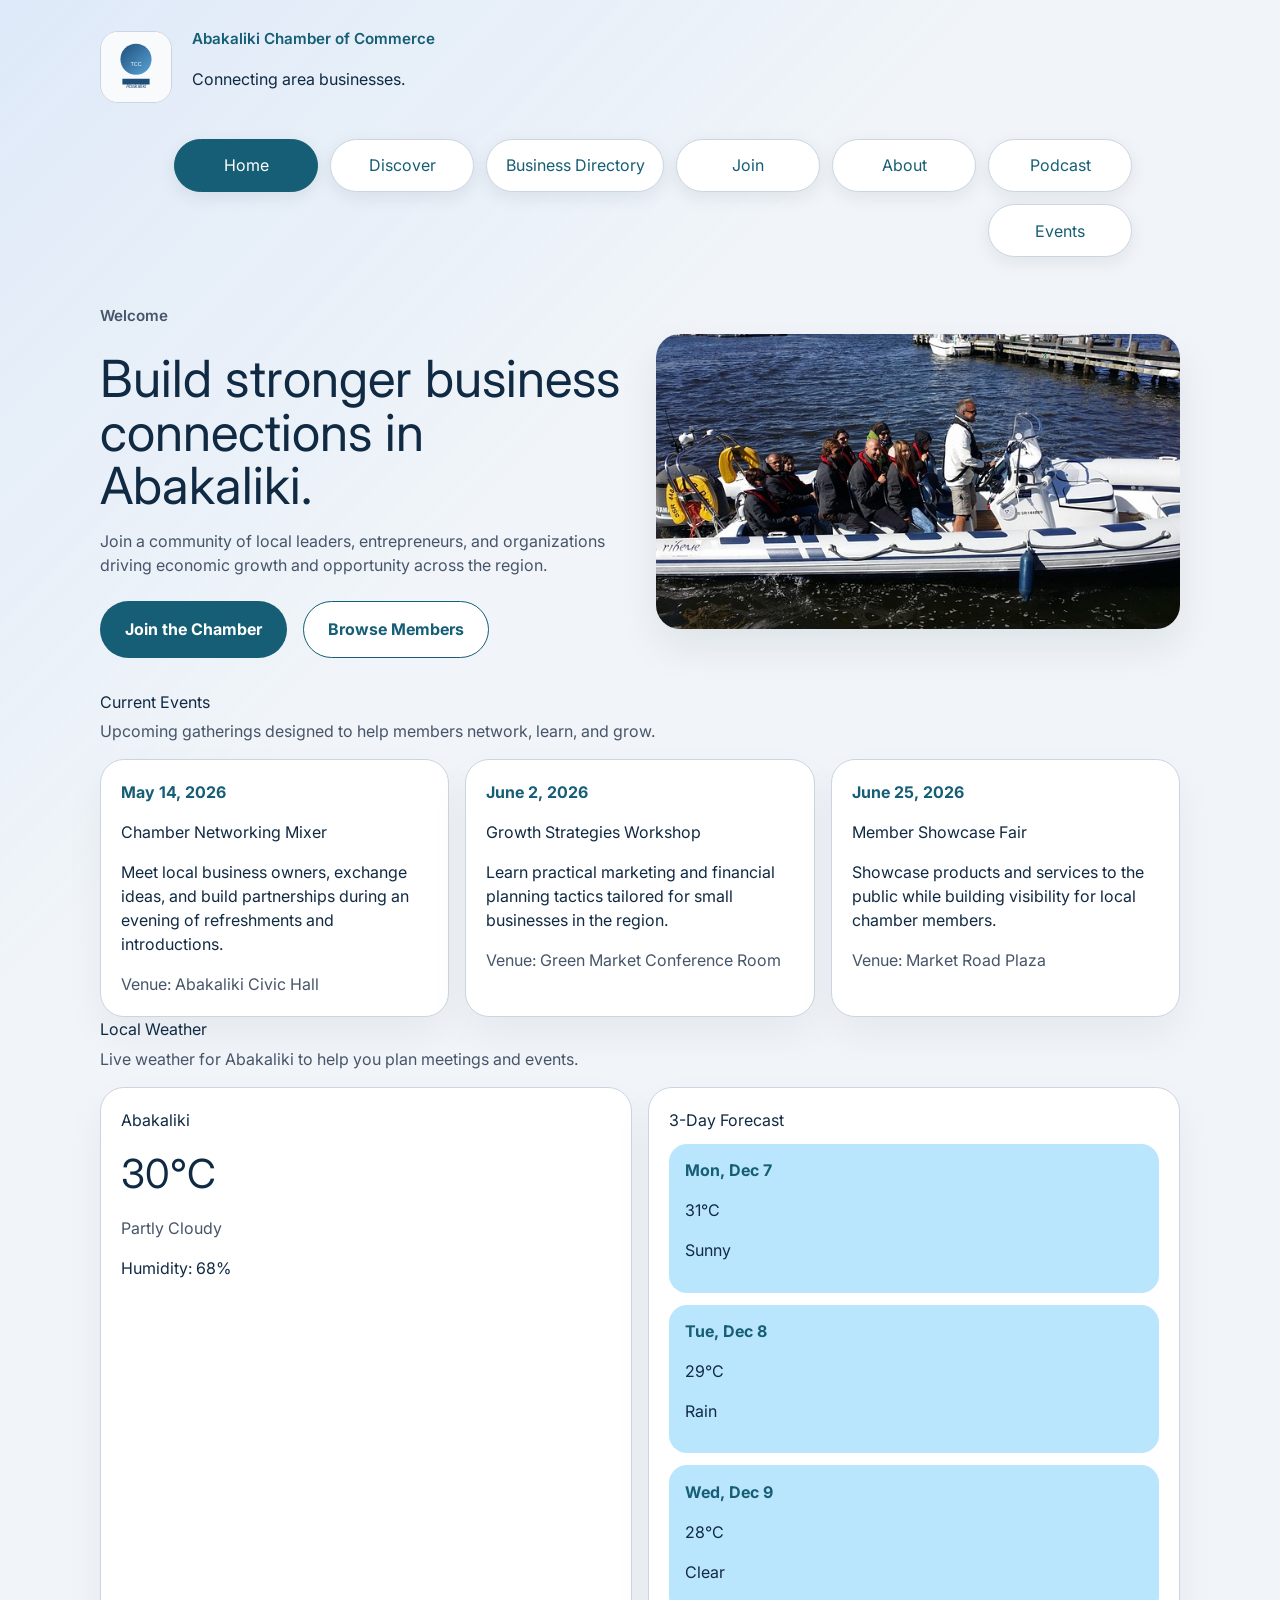
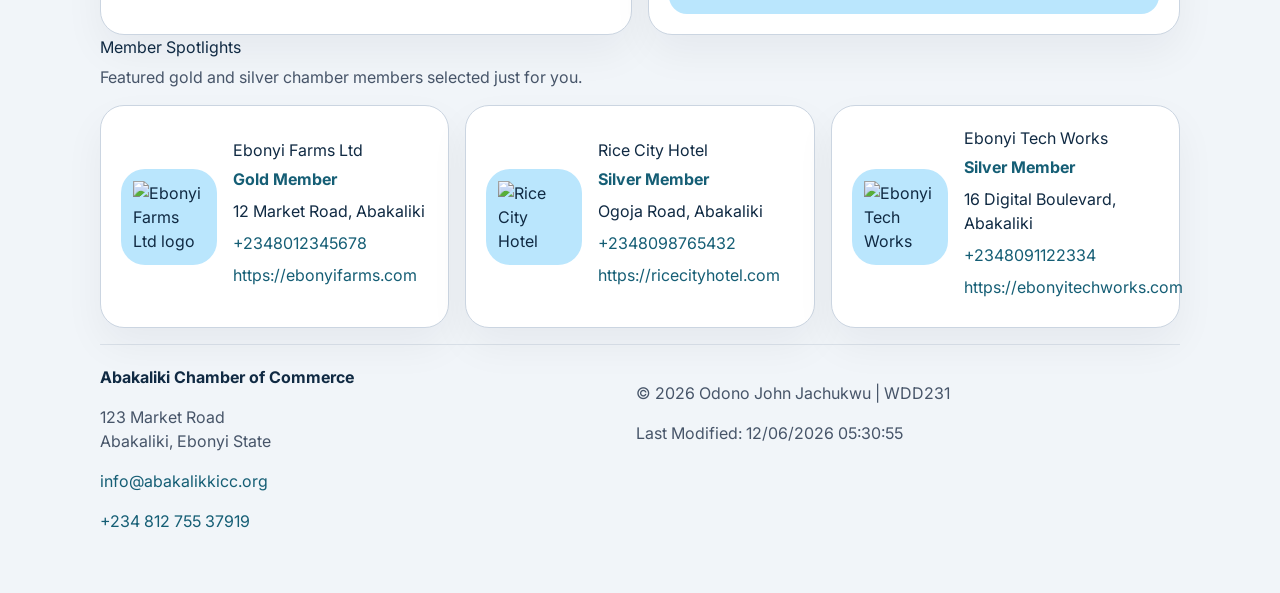
==== chamber/index.html @ fde5f117 "3rd week assignment" ====
<!DOCTYPE html>
<html lang="en">
<head>
<meta charset="UTF-8">
<meta name="viewport" content="width=device-width, initial-scale=1.0">
<title>Abakaliki Chamber of Commerce</title>
<meta name="description" content="Welcome to the Abakaliki Chamber of Commerce. Discover member benefits, local events, weather, and featured businesses.">
<meta name="author" content="Odono John Jachukwu">
<link rel="icon" href="images/favicon.ico">
<link rel="preconnect" href="https://fonts.googleapis.com">
<link rel="preconnect" href="https://fonts.gstatic.com" crossorigin>
<link href="https://fonts.googleapis.com/css2?family=Inter:wght@400;500;600;700&display=swap" rel="stylesheet">
<meta property="og:type" content="website">
<meta property="og:title" content="Abakaliki Chamber of Commerce">
<meta property="og:description" content="Welcome to the Abakaliki Chamber of Commerce. Discover member benefits, local events, weather, and featured businesses.">
<meta property="og:image" content="https://odono62.github.io/wdd231/chamber/images/hero-banner.svg">
<meta property="og:url" content="https://odono62.github.io/wdd231/chamber/index.html">
<link rel="preload" href="images/hero-banner.svg" as="image" fetchpriority="high">
<link rel="stylesheet" href="styles/normalize.css">
<link rel="stylesheet" href="styles/main.css">
<script defer src="scripts/date.js"></script>
<script defer src="scripts/home.js"></script>
</head>
<body>
<header class="page-header">
<div class="brand">
<img src="images/logo.svg" alt="Abakaliki Chamber logo" width="72" height="72" decoding="async" fetchpriority="high">
<div>
<p class="eyebrow">Abakaliki Chamber of Commerce</p>
<p class="brand-title">Connecting area businesses.</p>
</div>
</div>
<button id="menu" aria-controls="primary-navigation" aria-expanded="false">Menu</button>
<nav id="primary-navigation" class="main-nav">
<a href="index.html" class="active">Home</a>
<a href="discover.html">Discover</a>
<a href="directory.html">Business Directory</a>
<a href="join.html">Join</a>
<a href="about.html">About</a>
<a href="podcast.html">Podcast</a>
<a href="events.html">Events</a>
</nav>
</header>
<main>
<section class="hero">
<div class="hero-copy">
<p class="eyebrow">Welcome</p>
<h1>Build stronger business connections in Abakaliki.</h1>
<p>Join a community of local leaders, entrepreneurs, and organizations driving economic growth and opportunity across the region.</p>
<div class="hero-actions">
<a href="join.html" class="button primary">Join the Chamber</a>
<a href="directory.html" class="button secondary">Browse Members</a>
</div>
</div>
<div class="hero-image">
<img src="images/hero-banner.jpg" alt="Illustration of business network and community support">
</div>
</section>
<section class="events">
<div class="section-heading">
<h2>Current Events</h2>
<p>Upcoming gatherings designed to help members network, learn, and grow.</p>
</div>
<div class="event-cards">
<article class="event-card">
<p class="event-date">May 14, 2026</p>
<h3>Chamber Networking Mixer</h3>
<p>Meet local business owners, exchange ideas, and build partnerships during an evening of refreshments and introductions.</p>
<p class="event-location">Venue: Abakaliki Civic Hall</p>
</article>
<article class="event-card">
<p class="event-date">June 2, 2026</p>
<h3>Growth Strategies Workshop</h3>
<p>Learn practical marketing and financial planning tactics tailored for small businesses in the region.</p>
<p class="event-location">Venue: Green Market Conference Room</p>
</article>
<article class="event-card">
<p class="event-date">June 25, 2026</p>
<h3>Member Showcase Fair</h3>
<p>Showcase products and services to the public while building visibility for local chamber members.</p>
<p class="event-location">Venue: Market Road Plaza</p>
</article>
</div>
</section>
<section class="weather">
<div class="section-heading">
<h2>Local Weather</h2>
<p>Live weather for Abakaliki to help you plan meetings and events.</p>
</div>
<div class="weather-grid">
<div id="weatherCurrent" class="weather-card">
<p>Loading weather…</p>
</div>
<div id="weatherForecast" class="weather-forecast">
<p>Loading forecast…</p>
</div>
</div>
</section>
<section class="spotlights">
<div class="section-heading">
<h2>Member Spotlights</h2>
<p>Featured gold and silver chamber members selected just for you.</p>
</div>
<div id="spotlights" class="spotlight-cards" aria-live="polite">
<p>Loading spotlights…</p>
</div>
</section>
</main>
<footer>
<div class="footer-contact">
<p class="footer-brand">Abakaliki Chamber of Commerce</p>
<p>123 Market Road<br>Abakaliki, Ebonyi State</p>
<p><a href="mailto:info@abakalikkicc.org">info@abakalikkicc.org</a></p>
<p><a href="tel:+23481275537919">+234 812 755 37919</a></p>
</div>
<div class="footer-meta">
<p>© <span id="year"></span> Odono John Jachukwu | WDD231</p>
<p>Last Modified: <span id="lastModified"></span></p>
</div>
</footer>
</body>
</html>
---- chamber/styles/main.css ----
:root {
    color-scheme: light;
    font-family: Inter, system-ui, -apple-system, BlinkMacSystemFont, "Segoe UI", sans-serif;
    font-size: 16px;
    line-height: 1.5;
    color: #102a43;
    background: #f1f5f9;
    --brand-900: #102a43;
    --brand-700: #155e75;
    --brand-500: #2b6cb0;
    --brand-200: #bae6fd;
    --surface: #ffffff;
    --muted: #475569;
    --border: #cbd5e1;
}

* {
    box-sizing: border-box;
}

html {
    scroll-behavior: smooth;
}

body {
    margin: 0;
    min-height: 100vh;
    background: linear-gradient(135deg, rgba(59, 130, 246, 0.10), transparent 30%), #f1f5f9;
}

img {
    max-width: 100%;
    display: block;
}

a {
    color: var(--brand-700);
    text-decoration: none;
}

a:hover,
a:focus {
    text-decoration: underline;
}

button {
    font: inherit;
    border: 1px solid transparent;
    border-radius: 999px;
    background: var(--surface);
    color: var(--brand-900);
    cursor: pointer;
    padding: 0.85rem 1.25rem;
    transition: background 0.2s ease, transform 0.2s ease, border-color 0.2s ease;
}

button:hover,
button:focus {
    background: var(--brand-200);
}

button.active {
    background: var(--brand-700);
    color: #fff;
    border-color: transparent;
}

.page-header,
.footer-contact,
.footer-meta,
.intro,
.view-buttons,
.members {
    width: min(1080px, calc(100% - 2rem));
    margin-left: auto;
    margin-right: auto;
}

.page-header {
    padding: 1.25rem 0 0.75rem;
}

.brand {
    display: flex;
    align-items: center;
    gap: 1rem;
}

.brand img {
    width: 72px;
    height: 72px;
    border-radius: 18px;
    background: #fff;
    border: 1px solid var(--border);
}

.eyebrow {
    margin: 0 0 0.25rem;
    color: var(--brand-700);
    font-size: 0.95rem;
    font-weight: 600;
}

.page-header h1 {
    margin: 0;
    font-size: clamp(1.75rem, 4vw, 2.4rem);
    letter-spacing: -0.03em;
}

#menu {
    display: inline-flex;
    align-items: center;
    justify-content: center;
    gap: 0.5rem;
    width: 100%;
    max-width: 180px;
    margin: 1rem 0;
    border-color: var(--border);
    background: var(--surface);
}

#primary-navigation {
    display: none;
    flex-direction: column;
    gap: 0.75rem;
    margin-bottom: 1rem;
    padding: 0;
    list-style: none;
}

#primary-navigation.open {
    display: flex;
}

#primary-navigation a {
    display: inline-flex;
    align-items: center;
    justify-content: center;
    padding: 0.85rem 1rem;
    min-width: 9rem;
    background: var(--surface);
    border: 1px solid var(--border);
    border-radius: 999px;
    box-shadow: 0 4px 10px rgba(15, 23, 42, 0.04);
    transition: background 0.2s ease, color 0.2s ease, transform 0.2s ease;
}

#primary-navigation a:hover,
#primary-navigation a:focus {
    background: rgba(59, 130, 246, 0.1);
    transform: translateY(-1px);
}

#primary-navigation a.active {
    background: var(--brand-700);
    color: #fff;
    border-color: var(--brand-700);
}

.members.list {
    display: block;
}

.members.list .member-card {
    display: grid;
    grid-template-columns: 1fr;
}

.intro {
    padding: 0.5rem 0 0.5rem;
}

.intro h2 {
    margin-top: 0;
    margin-bottom: 0.5rem;
    font-size: clamp(1.75rem, 4vw, 2.25rem);
}

.intro p {
    margin: 0;
    color: var(--muted);
}

.view-buttons {
    display: flex;
    flex-wrap: wrap;
    justify-content: center;
    gap: 0.75rem;
    padding: 1rem 0;
}

.members {
    display: grid;
    gap: 1rem;
    margin-bottom: 2rem;
}

.member-card {
    background: var(--surface);
    border: 1px solid var(--border);
    border-radius: 24px;
    overflow: hidden;
    box-shadow: 0 18px 40px rgba(15, 23, 42, 0.06);
    display: grid;
    grid-template-columns: 1fr;
    gap: 1rem;
    content-visibility: auto;
    contain-intrinsic-size: 0 280px;
}

.member-copy {
    padding: 1.25rem;
}

.member-headline {
    display: flex;
    align-items: flex-start;
    justify-content: space-between;
    gap: 1rem;
    margin-bottom: 0.75rem;
}

.member-headline h3 {
    margin: 0;
    font-size: 1.25rem;
}

.member-level {
    display: inline-flex;
    align-items: center;
    padding: 0.45rem 0.8rem;
    border-radius: 999px;
    font-size: 0.85rem;
    font-weight: 700;
    background: #e0f2fe;
    color: var(--brand-700);
    white-space: nowrap;
}

.member-description {
    margin: 0 0 0.9rem;
    color: var(--muted);
}

.member-copy p {
    margin: 0 0 0.65rem;
}

.member-copy a {
    color: var(--brand-700);
    word-break: break-all;
}

.footer-contact,
.footer-meta {
    padding: 1.25rem 0;
    color: var(--muted);
}

.footer-brand {
    margin: 0 0 0.65rem;
    font-weight: 700;
    color: var(--brand-900);
}

footer {
    border-top: 1px solid rgba(148, 163, 184, 0.25);
    margin-top: 1rem;
    padding-bottom: 1.5rem;
}

footer a {
    color: var(--brand-700);
}

.hero {
    display: grid;
    gap: 1.5rem;
    align-items: center;
    padding: 2rem 0;
}

.hero-copy {
    max-width: 36rem;
}

.hero-copy h1 {
    margin: 0 0 1rem;
    font-size: clamp(2rem, 4vw, 3.5rem);
    line-height: 1.05;
}

.hero-copy p {
    color: var(--muted);
    margin: 0 0 1.5rem;
}

.hero-actions {
    display: flex;
    flex-wrap: wrap;
    gap: 1rem;
}

.button {
    display: inline-flex;
    align-items: center;
    justify-content: center;
    padding: 0.95rem 1.5rem;
    border-radius: 999px;
    font-weight: 700;
    border: 1px solid transparent;
    text-decoration: none;
}

.button.primary {
    background: var(--brand-700);
    color: #fff;
}

.button.secondary {
    background: var(--surface);
    border-color: var(--brand-700);
    color: var(--brand-700);
}

.hero-image img {
    width: 100%;
    display: block;
    border-radius: 24px;
    box-shadow: 0 18px 40px rgba(15, 23, 42, 0.08);
}

.section-heading {
    margin-bottom: 1rem;
}

.section-heading h2 {
    margin: 0 0 0.35rem;
}

.section-heading p {
    margin: 0;
    color: var(--muted);
}

.event-cards,
.weather-grid,
.spotlight-cards {
    display: grid;
    gap: 1rem;
}

.event-card,
.weather-card,
.weather-forecast,
.spotlight-card {
    background: var(--surface);
    border: 1px solid var(--border);
    border-radius: 24px;
    padding: 1.25rem;
    box-shadow: 0 18px 40px rgba(15, 23, 42, 0.05);
}

.event-date {
    margin: 0 0 0.65rem;
    color: var(--brand-700);
    font-weight: 700;
}

.event-location {
    margin: 1rem 0 0;
    color: var(--muted);
}

.weather-card-inner h3,
.weather-forecast h3 {
    margin: 0 0 0.75rem;
}

.weather-temp {
    margin: 0.25rem 0 0.75rem;
    font-size: 2.5rem;
    color: var(--brand-900);
}

.weather-desc {
    margin: 0;
    color: var(--muted);
    text-transform: capitalize;
}

.forecast-list {
    display: grid;
    gap: 0.75rem;
}

.forecast-day {
    background: var(--brand-200);
    border-radius: 18px;
    padding: 0.9rem 1rem;
}

.forecast-date {
    margin: 0 0 0.45rem;
    color: var(--brand-700);
    font-weight: 700;
}

.spotlight-card {
    display: grid;
    grid-template-columns: 96px 1fr;
    gap: 1rem;
    align-items: center;
}

.spotlight-logo {
    width: 96px;
    height: 96px;
    display: grid;
    place-items: center;
    border-radius: 24px;
    background: var(--brand-200);
}

.spotlight-logo img {
    width: 72px;
    height: 72px;
    object-fit: contain;
}

.spotlight-copy h3 {
    margin: 0 0 0.35rem;
}

.spotlight-level {
    margin: 0 0 0.75rem;
    color: var(--brand-700);
    font-weight: 700;
}

.spotlight-copy p {
    margin: 0 0 0.5rem;
}

.spotlight-copy a {
    color: var(--brand-700);
}

main,
footer {
    width: min(1080px, calc(100% - 2rem));
    margin-left: auto;
    margin-right: auto;
}

@media (min-width: 720px) {
    .page-header {
        display: grid;
        align-items: center;
        justify-content: space-between;
        gap: 2rem;
        padding: 1.75rem 0 1rem;
    }

    .brand {
        gap: 1.25rem;
    }

    #menu {
        display: none;
    }

    #primary-navigation {
        display: flex;
        flex-direction: row;
        flex-wrap: wrap;
        justify-content: flex-end;
        gap: 0.75rem;
        align-items: center;
        margin-bottom: 0;
    }

    #primary-navigation a {
        padding: 0.85rem 1.15rem;
        border-radius: 999px;
        box-shadow: 0 5px 18px rgba(15, 23, 42, 0.08);
        transition: background 0.2s ease, transform 0.2s ease;
    }

    #primary-navigation a:hover,
    #primary-navigation a:focus {
        background: rgba(59, 130, 246, 0.14);
        transform: translateY(-1px);
    }

    .hero {
        grid-template-columns: 1fr minmax(300px, 1fr);
        align-items: center;
        gap: 2rem;
    }

    .event-cards {
        grid-template-columns: repeat(3, minmax(220px, 1fr));
    }

    .weather-grid {
        grid-template-columns: repeat(2, minmax(250px, 1fr));
    }

    .spotlight-cards {
        grid-template-columns: repeat(3, minmax(260px, 1fr));
    }

    .member-card {
        grid-template-columns: 300px 1fr;
    }

    .footer-contact,
    .footer-meta {
        display: inline-block;
        vertical-align: top;
        width: calc(50% - 0.5rem);
    }
}

@media (min-width: 900px) {
    .members.grid {
        grid-template-columns: repeat(auto-fit, minmax(280px, 1fr));
    }

    .page-header,
    .main-nav,
    .intro,
    .view-buttons,
    .members,
    footer {
        width: min(1080px, calc(100% - 3rem));
    }
}

@media (max-width: 719px) {
    #primary-navigation {
        flex-direction: column;
    }

    #primary-navigation.open {
        display: flex;
    }
}
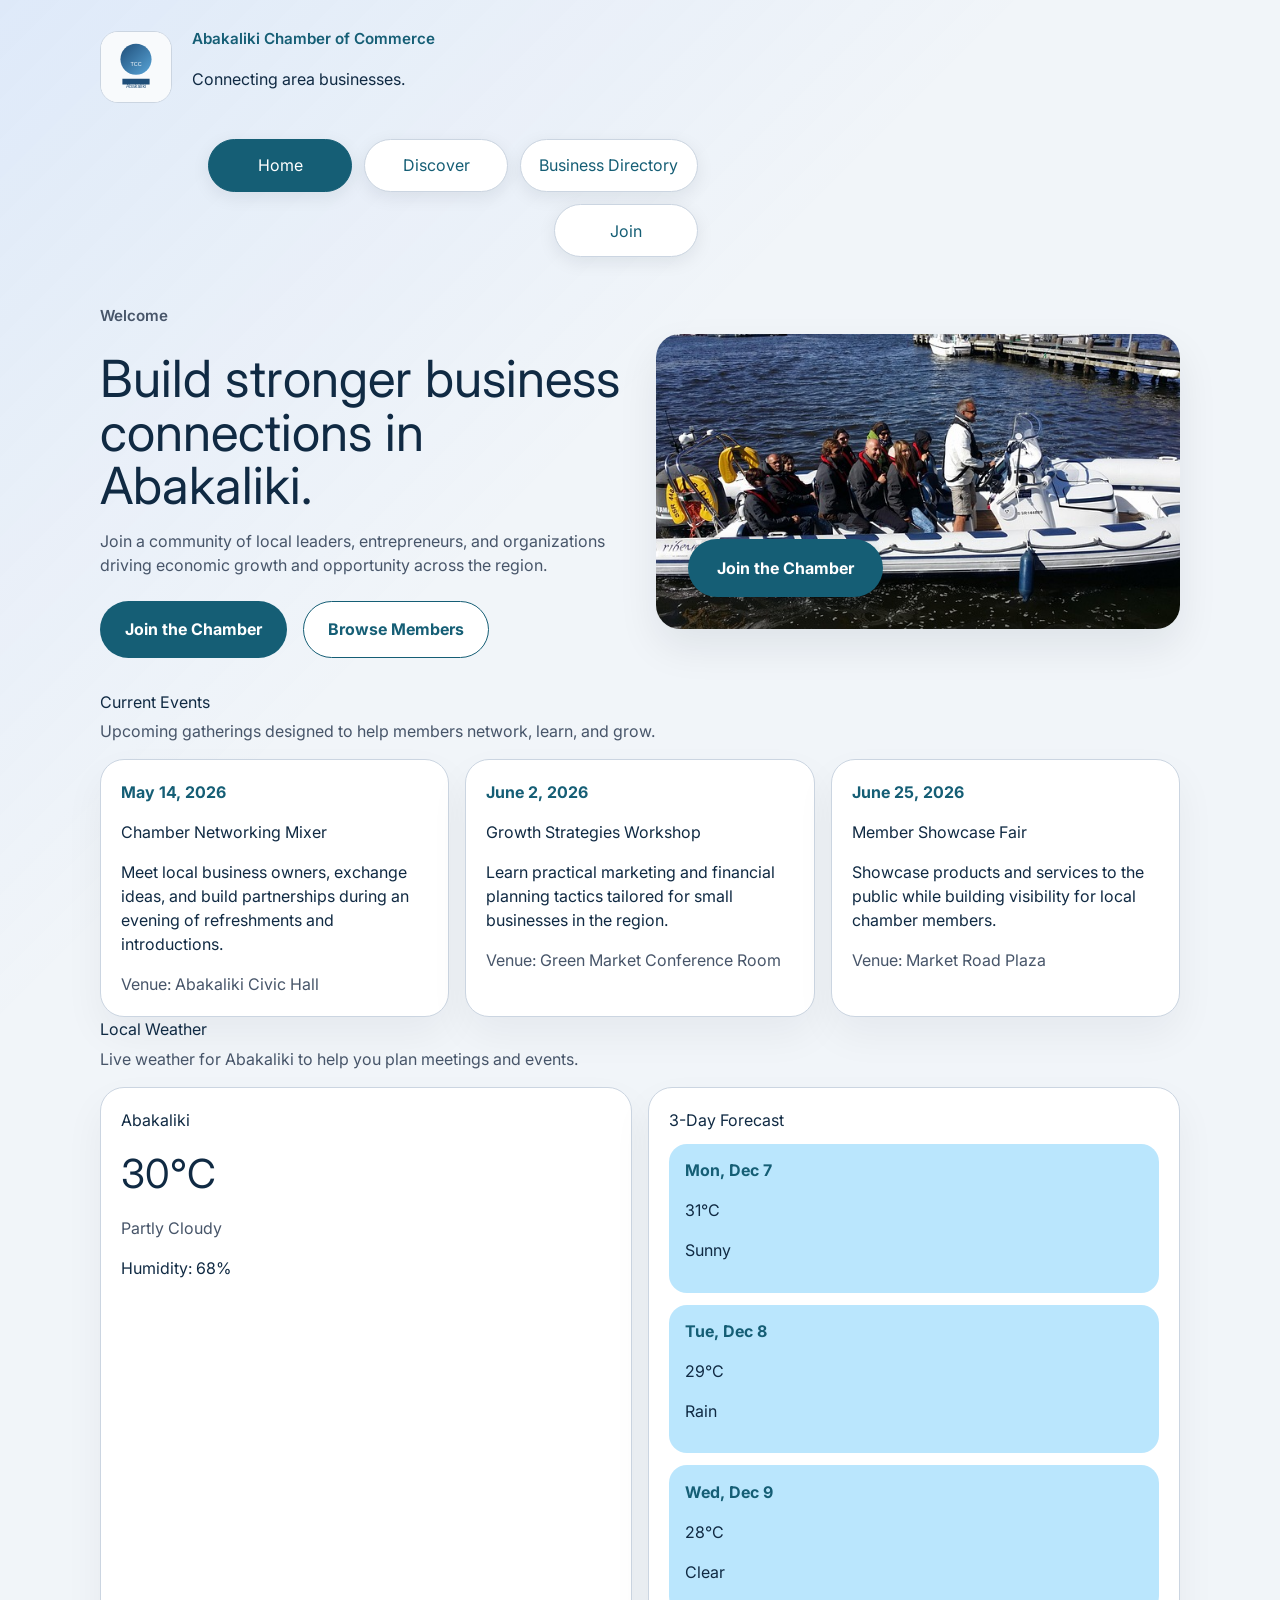
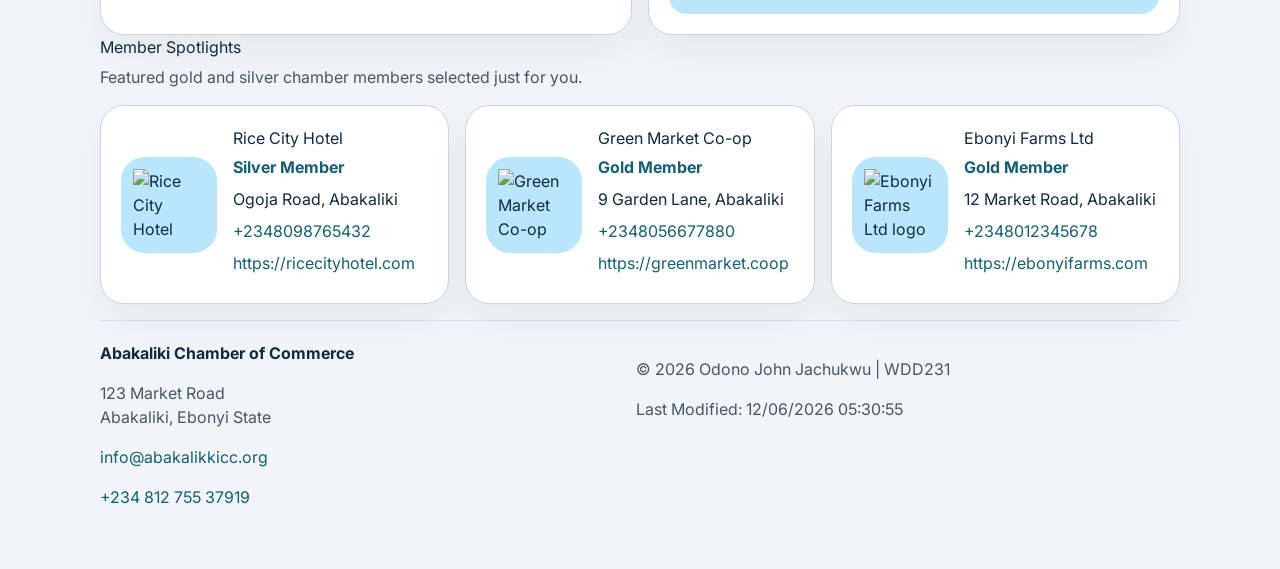
==== commit 1ea11e9f: "hhhh" ====
--- a/chamber/index.html
+++ b/chamber/index.html
@@ -32,13 +32,10 @@
 </div>
 <button id="menu" aria-controls="primary-navigation" aria-expanded="false">Menu</button>
 <nav id="primary-navigation" class="main-nav">
-<a href="index.html" class="active">Home</a>
-<a href="discover.html">Discover</a>
-<a href="directory.html">Business Directory</a>
-<a href="join.html">Join</a>
-<a href="about.html">About</a>
-<a href="podcast.html">Podcast</a>
-<a href="events.html">Events</a>
+	<a href="index.html" class="active">Home</a>
+	<a href="discover.html">Discover</a>
+	<a href="directory.html">Business Directory</a>
+	<a href="join.html">Join</a>
 </nav>
 </header>
 <main>
@@ -53,7 +50,8 @@
 </div>
 </div>
 <div class="hero-image">
-<img src="images/hero-banner.jpg" alt="Illustration of business network and community support">
+	<img src="images/hero-banner.jpg" alt="Illustration of business network and community support">
+	<a href="join.html" class="button hero-cta" aria-label="Join the Chamber">Join the Chamber</a>
 </div>
 </section>
 <section class="events">
--- a/chamber/styles/main.css
+++ b/chamber/styles/main.css
@@ -330,6 +330,42 @@
     box-shadow: 0 18px 40px rgba(15, 23, 42, 0.08);
 }
 
+/* CTA overlay on hero image */
+.hero-image {
+    position: relative;
+}
+
+.hero-cta {
+    position: absolute;
+    bottom: 1.25rem;
+    left: 1.25rem;
+    transform: translateY(0);
+    background: var(--brand-700);
+    color: #fff;
+    padding: 0.95rem 1.5rem;
+    border-radius: 999px;
+    text-decoration: none;
+    font-weight: 700;
+    box-shadow: 0 8px 20px rgba(15,23,42,0.2);
+}
+
+@media (min-width: 720px) {
+    .hero-cta {
+        bottom: 2rem;
+        left: 2rem;
+        padding: 1rem 1.75rem;
+    }
+}
+
+/* Improve focus visibility for keyboard users */
+.hero-cta:focus,
+.button:focus,
+button:focus,
+#primary-navigation a:focus {
+    outline: 3px solid rgba(43,108,176,0.25);
+    outline-offset: 3px;
+}
+
 .section-heading {
     margin-bottom: 1rem;
 }
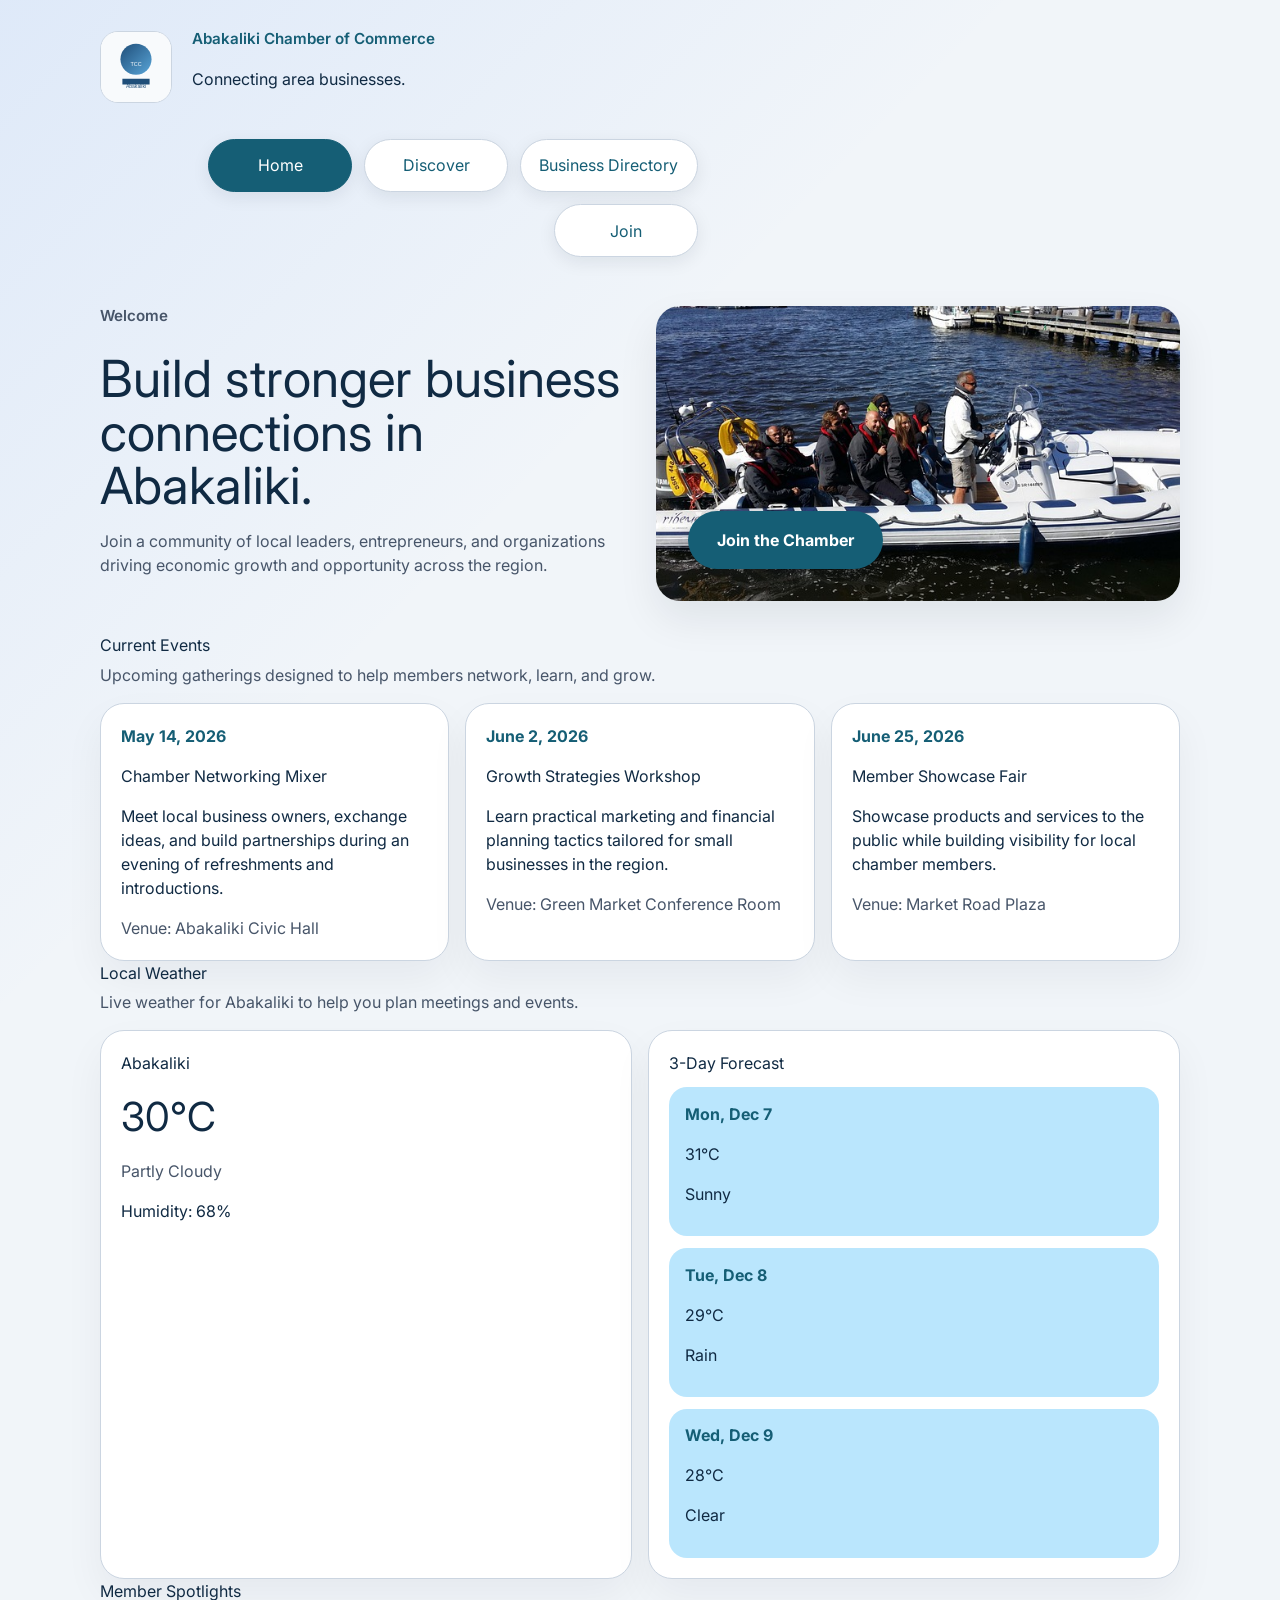
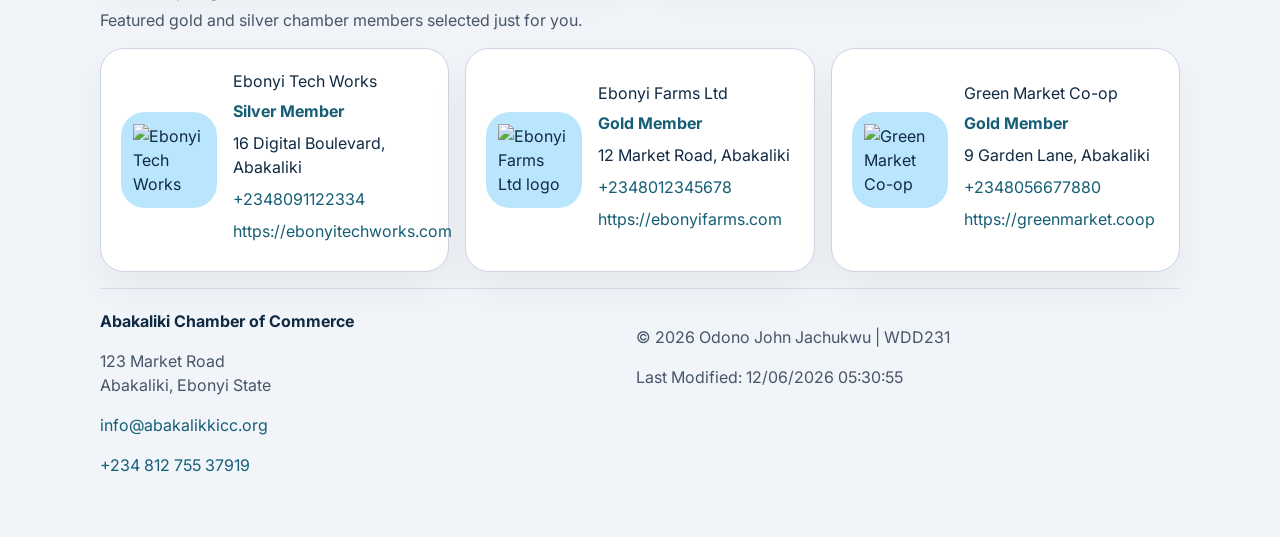
==== commit 59ec923d: "hhhhjjj" ====
--- a/chamber/index.html
+++ b/chamber/index.html
@@ -44,10 +44,10 @@
 <p class="eyebrow">Welcome</p>
 <h1>Build stronger business connections in Abakaliki.</h1>
 <p>Join a community of local leaders, entrepreneurs, and organizations driving economic growth and opportunity across the region.</p>
-<div class="hero-actions">
-<a href="join.html" class="button primary">Join the Chamber</a>
-<a href="directory.html" class="button secondary">Browse Members</a>
-</div>
+<!-- <div class="hero-actions"> -->
+<!-- <a href="join.html" class="button primary">Join the Chamber</a> -->
+<!-- <a href="directory.html" class="button secondary">Browse Members</a> -->
+<!-- </div> -->
 </div>
 <div class="hero-image">
 	<img src="images/hero-banner.jpg" alt="Illustration of business network and community support">
